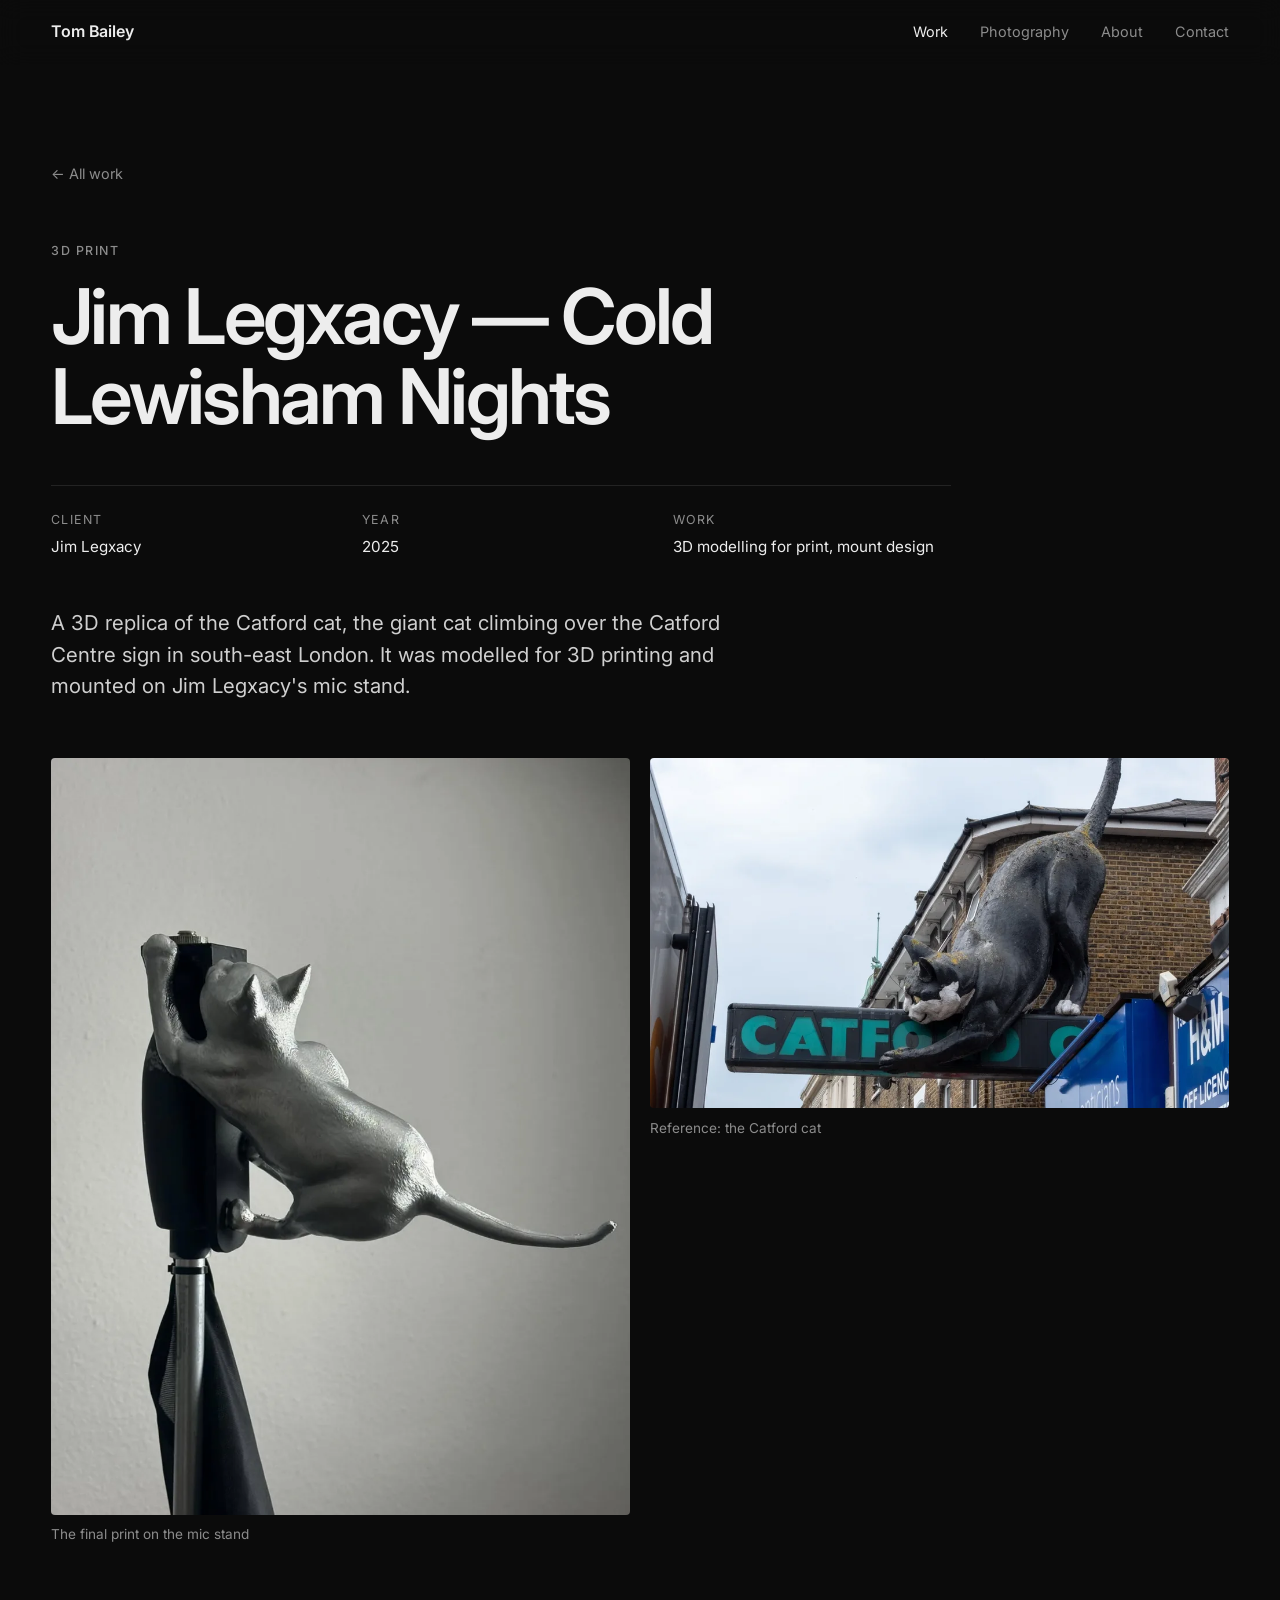
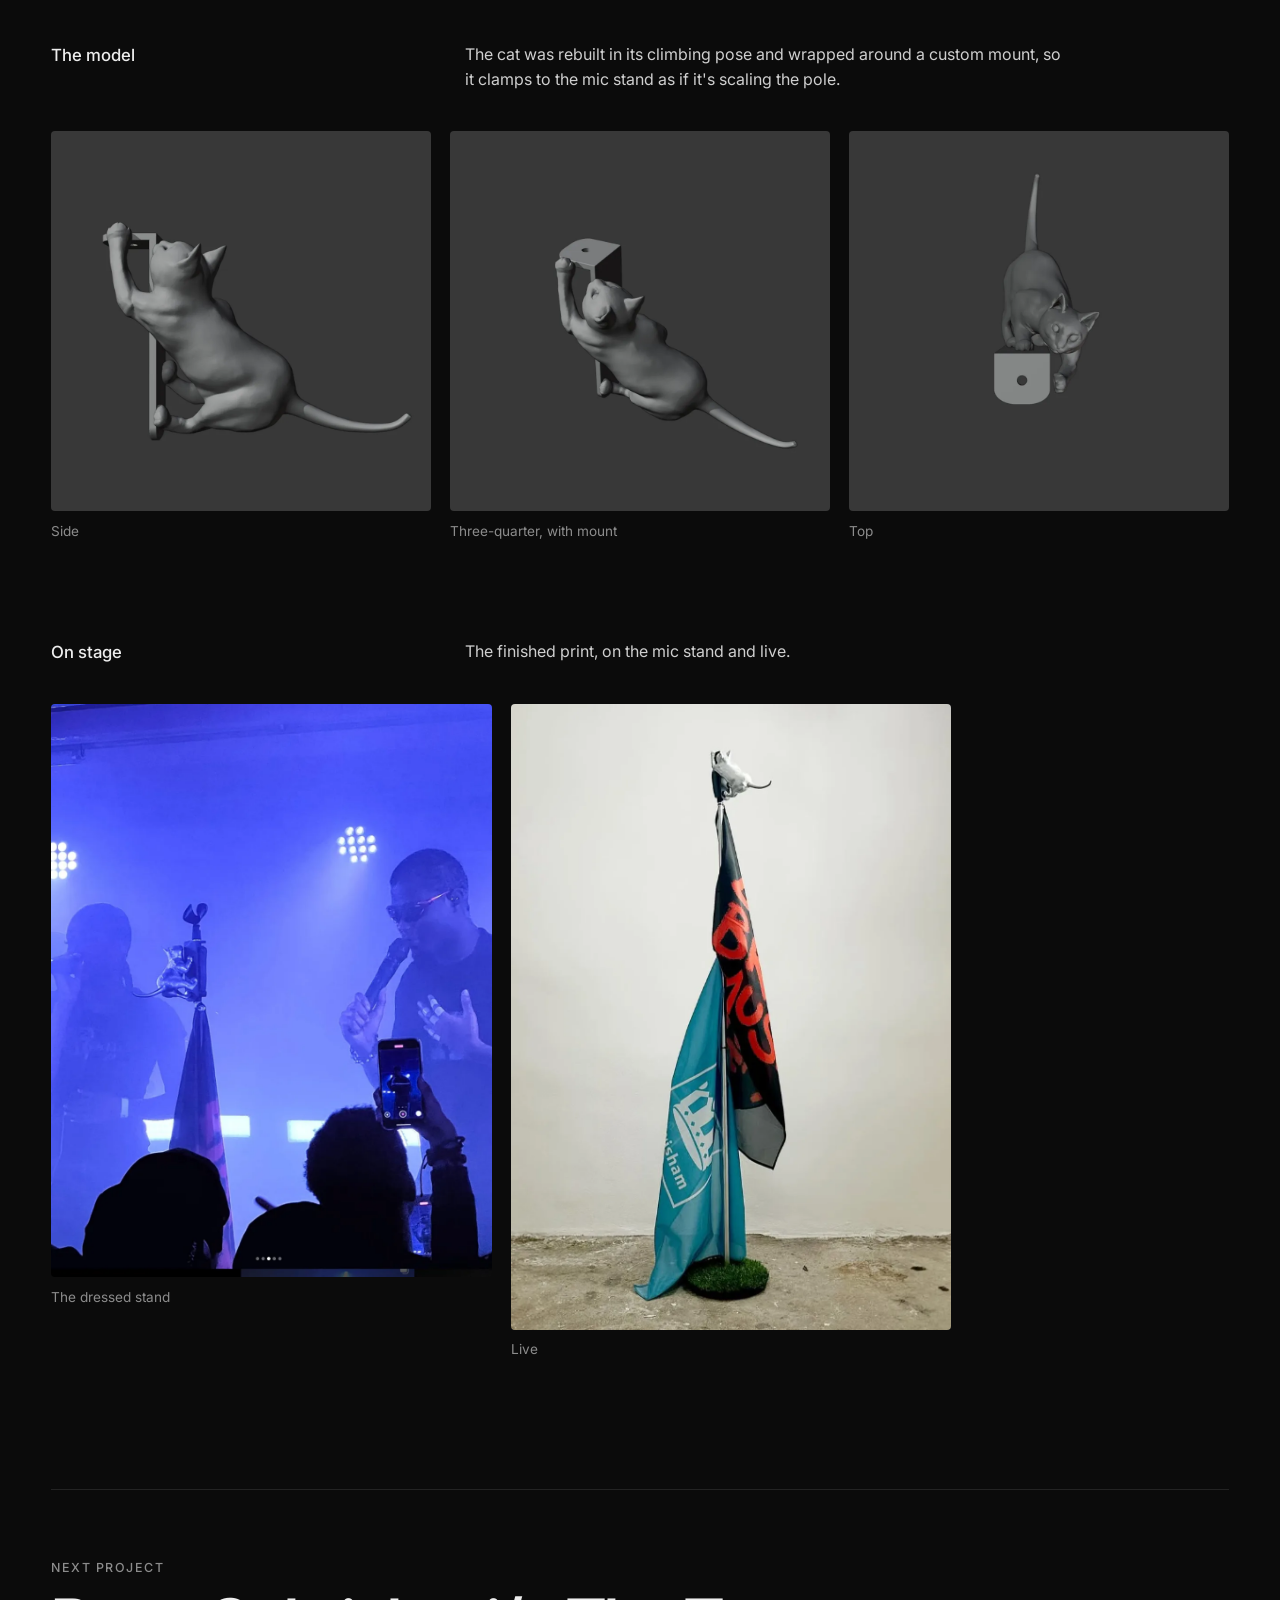
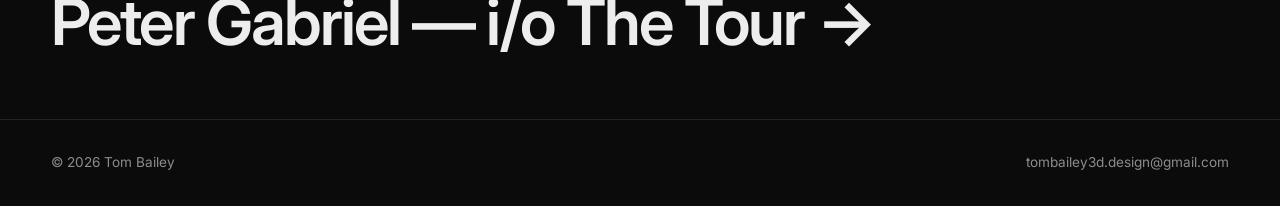
==== jim-legxacy.html @ 8ac7c103 "Redesign portfolio: minimal layout, project pages, optimised media - New home page with client list," ====
<!DOCTYPE html>
<html lang="en-GB">
<head>
    <meta charset="UTF-8">
    <meta name="viewport" content="width=device-width, initial-scale=1">
    <title>Jim Legxacy — Cold Lewisham Nights · Tom Bailey</title>
    <meta name="description" content="A 3D replica of the Catford cat, modelled for 3D printing and mounted on Jim Legxacy's mic stand.">
    <meta property="og:title" content="Jim Legxacy — Cold Lewisham Nights · Tom Bailey">
    <meta property="og:image" content="assets/img/jl-print-1000.webp">
    <meta name="theme-color" content="#0b0b0b">
    <link rel="icon" href="assets/favicon.svg" type="image/svg+xml">
    <link rel="preconnect" href="https://fonts.googleapis.com">
    <link rel="preconnect" href="https://fonts.gstatic.com" crossorigin>
    <link href="https://fonts.googleapis.com/css2?family=Inter:wght@400;500;600&display=swap" rel="stylesheet">
    <link rel="stylesheet" href="css/style.css">
    <script>document.documentElement.classList.add('js');</script>
</head>
<body>
    <header class="site-header">
        <div class="wrap">
            <a class="logo" href="index.html">Tom Bailey</a>
            <nav aria-label="Main">
                <ul class="nav">
                    <li><a href="index.html#work" aria-current="page">Work</a></li>
                    <li class="nav-hide-sm"><a href="photography.html">Photography</a></li>
                    <li><a href="index.html#about">About</a></li>
                    <li><a href="index.html#contact">Contact</a></li>
                </ul>
            </nav>
        </div>
    </header>

    <main class="wrap">
        <section class="project-hero">
            <a class="back" href="index.html#work">← All work</a>
            <p class="eyebrow">3D print</p>
            <h1 style="margin-top:1rem">Jim Legxacy — Cold Lewisham Nights</h1>
            <dl class="meta">
                <div><dt>Client</dt><dd>Jim Legxacy</dd></div>
                <div><dt>Year</dt><dd>2025</dd></div>
                <div><dt>Work</dt><dd>3D modelling for print, mount design</dd></div>
            </dl>
            <p class="lead">A 3D replica of the Catford cat, the giant cat climbing over the Catford Centre sign in south-east London. It was modelled for 3D printing and mounted on Jim Legxacy's mic stand.</p>
        </section>

        <div class="media-grid media-grid--2 reveal">
            <figure>
                <img src="assets/img/jl-print-1000.webp"
                     srcset="assets/img/jl-print-1000.webp 1000w, assets/img/jl-print-2200.webp 1262w"
                     sizes="(min-width: 768px) 50vw, 100vw"
                     width="1262" height="1650" fetchpriority="high"
                     alt="The printed cat climbing the mount on a microphone stand"
                     data-lightbox data-full="assets/img/jl-print-2200.webp">
                <figcaption>The final print on the mic stand</figcaption>
            </figure>
            <figure>
                <img src="assets/img/jl-ref-1000.webp"
                     srcset="assets/img/jl-ref-1000.webp 1000w, assets/img/jl-ref-2200.webp 1162w"
                     sizes="(min-width: 768px) 50vw, 100vw"
                     width="1162" height="702" loading="lazy" decoding="async"
                     alt="The original Catford cat sculpture climbing over the Catford Centre sign"
                     data-lightbox data-full="assets/img/jl-ref-2200.webp">
                <figcaption>Reference: the Catford cat</figcaption>
            </figure>
        </div>

        <section class="block reveal">
            <div class="block-text">
                <h2>The model</h2>
                <p>The cat was rebuilt in its climbing pose and wrapped around a custom mount, so it clamps to the mic stand as if it's scaling the pole.</p>
            </div>
            <div class="media-grid media-grid--3">
                <figure>
                    <img src="assets/img/jl-model-1-1000.webp" width="1080" height="1080" loading="lazy" decoding="async"
                         alt="Clay render of the cat model from the side"
                         data-lightbox data-full="assets/img/jl-model-1-2200.webp">
                    <figcaption>Side</figcaption>
                </figure>
                <figure>
                    <img src="assets/img/jl-model-2-1000.webp" width="1080" height="1080" loading="lazy" decoding="async"
                         alt="Clay render of the cat model from a high angle, showing the mount"
                         data-lightbox data-full="assets/img/jl-model-2-2200.webp">
                    <figcaption>Three-quarter, with mount</figcaption>
                </figure>
                <figure>
                    <img src="assets/img/jl-model-3-1000.webp" width="1080" height="1080" loading="lazy" decoding="async"
                         alt="Clay render of the cat model from above"
                         data-lightbox data-full="assets/img/jl-model-3-2200.webp">
                    <figcaption>Top</figcaption>
                </figure>
            </div>
        </section>

        <section class="block reveal">
            <div class="block-text">
                <h2>On stage</h2>
                <p>The finished print, on the mic stand and live.</p>
            </div>
            <div class="media-grid media-grid--2 media-grid--narrow">
                <figure>
                    <img src="assets/img/jl-stand-1000.webp"
                         srcset="assets/img/jl-stand-1000.webp 1000w, assets/img/jl-stand-2200.webp 1184w"
                         sizes="(min-width: 768px) 450px, 100vw"
                         width="1184" height="1542" loading="lazy" decoding="async"
                         alt="Mic stand dressed with flags, the cat at the top"
                         data-lightbox data-full="assets/img/jl-stand-2200.webp">
                    <figcaption>The dressed stand</figcaption>
                </figure>
                <figure>
                    <img src="assets/img/jl-live-1000.webp" width="933" height="1326" loading="lazy" decoding="async"
                         alt="Jim Legxacy performing under blue light with the cat on the mic stand"
                         data-lightbox data-full="assets/img/jl-live-2200.webp">
                    <figcaption>Live</figcaption>
                </figure>
            </div>
        </section>

        <a class="next-project" href="peter-gabriel.html">
            <span class="eyebrow">Next project</span>
            <strong>Peter Gabriel — i/o The Tour <span class="card-arrow">→</span></strong>
        </a>
    </main>

    <footer class="site-footer">
        <div class="wrap">
            <span>© <span data-year>2026</span> Tom Bailey</span>
            <a href="mailto:tombailey3d.design@gmail.com">tombailey3d.design@gmail.com</a>
        </div>
    </footer>

    <script src="js/main.js"></script>
</body>
</html>
---- css/style.css ----
/* ==========================================================================
   Tom Bailey — portfolio
   ========================================================================== */

:root {
    --bg: #0b0b0b;
    --surface: #141414;
    --fg: #ededed;
    --muted: #8c8c8c;
    --line: #232323;
    --max: 1440px;
    --gutter: clamp(16px, 4vw, 56px);
    --radius: 4px;
    --ease: cubic-bezier(.2, .7, .2, 1);
    --font: "Inter", -apple-system, BlinkMacSystemFont, "Segoe UI", Helvetica, Arial, sans-serif;
}

*,
*::before,
*::after { box-sizing: border-box; }

* { margin: 0; }

html {
    -webkit-text-size-adjust: 100%;
    scroll-behavior: smooth;
}

body {
    background: var(--bg);
    color: var(--fg);
    font-family: var(--font);
    font-size: 1rem;
    line-height: 1.6;
    -webkit-font-smoothing: antialiased;
    text-rendering: optimizeLegibility;
}

img,
video {
    display: block;
    max-width: 100%;
    height: auto;
}

a { color: inherit; }

::selection { background: var(--fg); color: var(--bg); }

:focus-visible {
    outline: 2px solid var(--fg);
    outline-offset: 3px;
}

.skip-link {
    position: absolute;
    left: var(--gutter);
    top: -100px;
    padding: .5rem 1rem;
    background: var(--fg);
    color: var(--bg);
    z-index: 100;
}
.skip-link:focus { top: 1rem; }

.wrap {
    width: 100%;
    max-width: var(--max);
    margin-inline: auto;
    padding-inline: var(--gutter);
}

/* ===== Header ===== */
.site-header {
    position: sticky;
    top: 0;
    z-index: 50;
    background: rgba(11, 11, 11, .82);
    backdrop-filter: blur(12px);
    -webkit-backdrop-filter: blur(12px);
    border-bottom: 1px solid transparent;
    transition: border-color .3s;
}
.site-header.is-scrolled { border-bottom-color: var(--line); }

.site-header .wrap {
    display: flex;
    align-items: center;
    justify-content: space-between;
    height: 64px;
    gap: 1rem;
}

.logo {
    font-weight: 600;
    letter-spacing: -.01em;
    text-decoration: none;
    white-space: nowrap;
}

.nav {
    display: flex;
    gap: clamp(1rem, 3vw, 2rem);
    list-style: none;
    padding: 0;
    font-size: .9rem;
}
.nav a {
    color: var(--muted);
    text-decoration: none;
    transition: color .2s;
}
.nav a:hover,
.nav a[aria-current="page"] { color: var(--fg); }

@media (max-width: 480px) {
    .nav .nav-hide-sm { display: none; }
}

/* ===== Type ===== */
.eyebrow {
    font-size: .78rem;
    font-weight: 500;
    letter-spacing: .12em;
    text-transform: uppercase;
    color: var(--muted);
}

.lead {
    font-size: clamp(1.1rem, 1.6vw, 1.35rem);
    line-height: 1.55;
    max-width: 52ch;
    color: #cfcfcf;
}

/* ===== Hero ===== */
.hero {
    padding-block: clamp(4rem, 12vw, 9rem) clamp(3rem, 7vw, 5rem);
}

.hero h1 {
    font-size: clamp(2.4rem, 6.4vw, 5.6rem);
    font-weight: 600;
    line-height: 1.02;
    letter-spacing: -.035em;
    max-width: 15ch;
}

.hero .lead { margin-top: clamp(1.25rem, 2.5vw, 2rem); }

.hero-actions {
    display: flex;
    flex-wrap: wrap;
    gap: .75rem;
    margin-top: 2rem;
}

.btn {
    display: inline-flex;
    align-items: center;
    gap: .5rem;
    padding: .8rem 1.4rem;
    border: 1px solid var(--fg);
    border-radius: 999px;
    font-size: .92rem;
    font-weight: 500;
    text-decoration: none;
    transition: background .25s, color .25s;
}
.btn--solid { background: var(--fg); color: var(--bg); }
.btn--solid:hover { background: transparent; color: var(--fg); }
.btn--ghost { border-color: var(--line); }
.btn--ghost:hover { border-color: var(--fg); }

.clients {
    display: flex;
    flex-wrap: wrap;
    align-items: baseline;
    gap: .5rem 2rem;
    margin-top: clamp(3rem, 7vw, 5rem);
    padding-top: 1.5rem;
    border-top: 1px solid var(--line);
}
.clients ul {
    display: flex;
    flex-wrap: wrap;
    gap: .4rem 1.75rem;
    list-style: none;
    padding: 0;
    font-size: .98rem;
    color: #cfcfcf;
}

/* ===== Section heading ===== */
.section { padding-block: clamp(3rem, 8vw, 6rem); }

.section-head {
    display: flex;
    justify-content: space-between;
    align-items: baseline;
    gap: 1rem;
    margin-bottom: clamp(1.5rem, 3vw, 2.5rem);
}

/* ===== Work grid ===== */
.work-grid {
    display: grid;
    grid-template-columns: 1fr;
    gap: clamp(2.5rem, 5vw, 4rem) clamp(16px, 2vw, 28px);
}

@media (min-width: 768px) {
    .work-grid { grid-template-columns: 1fr 1fr; }
    .card--wide { grid-column: 1 / -1; }
}

.card {
    display: block;
    text-decoration: none;
}

.card-media {
    position: relative;
    overflow: hidden;
    border-radius: var(--radius);
    background: var(--surface);
    aspect-ratio: 4 / 3;
}
.card--wide .card-media { aspect-ratio: 16 / 9; }
@media (min-width: 1100px) {
    .card--wide .card-media { aspect-ratio: 21 / 9; }
}

.card-media img,
.card-media video {
    width: 100%;
    height: 100%;
    object-fit: cover;
    transition: transform .9s var(--ease), opacity .4s;
}
.card:hover .card-media img,
.card:hover .card-media video { transform: scale(1.03); }

.card-body {
    display: flex;
    justify-content: space-between;
    align-items: baseline;
    gap: 1rem;
    margin-top: 1rem;
}
.card-title {
    font-size: clamp(1.1rem, 1.6vw, 1.35rem);
    font-weight: 500;
    letter-spacing: -.01em;
}
.card-meta {
    font-size: .9rem;
    color: var(--muted);
    margin-top: .15rem;
}
.card-tag {
    flex-shrink: 0;
    font-size: .8rem;
    color: var(--muted);
}
.card-arrow {
    display: inline-block;
    transition: transform .3s var(--ease);
}
.card:hover .card-arrow { transform: translateX(4px); }

/* ===== About ===== */
.about {
    display: grid;
    gap: clamp(2rem, 5vw, 4rem);
    border-top: 1px solid var(--line);
}
@media (min-width: 900px) {
    .about { grid-template-columns: 1fr 2fr; }
}
.about p + p { margin-top: 1rem; }
.about-text p { color: #cfcfcf; max-width: 60ch; }
.about-text .lead { color: var(--fg); margin-bottom: 1.25rem; }

.services {
    list-style: none;
    padding: 0;
    margin-top: 2rem;
    display: grid;
    gap: 0;
    max-width: 60ch;
}
@media (min-width: 600px) {
    .services { grid-template-columns: 1fr 1fr; column-gap: 2rem; }
}
.services li {
    padding: .8rem 0;
    border-bottom: 1px solid var(--line);
    font-size: .95rem;
}

/* ===== Contact ===== */
.contact {
    border-top: 1px solid var(--line);
    padding-block: clamp(4rem, 12vw, 9rem);
}
.contact-email {
    display: inline-block;
    margin-top: 1rem;
    font-size: clamp(1.5rem, 5vw, 4.2rem);
    font-weight: 600;
    letter-spacing: -.03em;
    line-height: 1.1;
    text-decoration: none;
    word-break: break-word;
    background-image: linear-gradient(currentColor, currentColor);
    background-size: 0 1px;
    background-position: 0 100%;
    background-repeat: no-repeat;
    transition: background-size .5s var(--ease);
}
.contact-email:hover { background-size: 100% 1px; }
.contact p.lead { margin-top: 1rem; }

/* ===== Footer ===== */
.site-footer {
    border-top: 1px solid var(--line);
    padding-block: 2rem;
    font-size: .85rem;
    color: var(--muted);
}
.site-footer .wrap {
    display: flex;
    flex-wrap: wrap;
    justify-content: space-between;
    gap: 1rem;
}
.site-footer a { text-decoration: none; }
.site-footer a:hover { color: var(--fg); }

/* ===== Project page ===== */
.project-hero { padding-block: clamp(2.5rem, 8vw, 6rem) clamp(2rem, 5vw, 3.5rem); }

.back {
    display: inline-block;
    margin-bottom: clamp(2rem, 5vw, 3.5rem);
    font-size: .9rem;
    color: var(--muted);
    text-decoration: none;
}
.back:hover { color: var(--fg); }

.project-hero h1 {
    font-size: clamp(2.2rem, 6vw, 5rem);
    font-weight: 600;
    line-height: 1.04;
    letter-spacing: -.035em;
    max-width: 18ch;
}

.meta {
    display: grid;
    grid-template-columns: repeat(auto-fit, minmax(160px, 1fr));
    gap: 1.25rem 2rem;
    margin-top: clamp(2rem, 4vw, 3rem);
    padding-top: 1.5rem;
    border-top: 1px solid var(--line);
    max-width: 900px;
}
.meta dt { font-size: .78rem; letter-spacing: .1em; text-transform: uppercase; color: var(--muted); }
.meta dd { margin-top: .3rem; font-size: .95rem; }

.project-hero .lead { margin-top: clamp(2rem, 4vw, 3rem); }

.block { margin-top: clamp(3rem, 8vw, 6rem); }

.block-text {
    display: grid;
    gap: .75rem 2rem;
    margin-bottom: clamp(1.5rem, 3vw, 2.5rem);
}
@media (min-width: 900px) {
    .block-text { grid-template-columns: 1fr 2fr; }
}
.block-text h2 {
    font-size: 1.05rem;
    font-weight: 500;
}
.block-text p { color: #cfcfcf; max-width: 60ch; }

.media-grid {
    display: grid;
    gap: clamp(12px, 1.5vw, 20px);
    align-items: start;
}
@media (min-width: 768px) {
    .media-grid--2 { grid-template-columns: 1fr 1fr; }
    .media-grid--3 { grid-template-columns: repeat(3, 1fr); }
    .media-grid--narrow { max-width: 900px; }
}
.media-grid + .media-grid { margin-top: clamp(12px, 1.5vw, 20px); }

figure { margin: 0; }
figure img,
figure video {
    width: 100%;
    border-radius: var(--radius);
    background: var(--surface);
}
figcaption {
    margin-top: .6rem;
    font-size: .85rem;
    color: var(--muted);
}

[data-lightbox] { cursor: zoom-in; }

.credit {
    margin-top: 1rem;
    font-size: .85rem;
    color: var(--muted);
}

.next-project {
    display: block;
    margin-top: clamp(4rem, 10vw, 8rem);
    padding-block: clamp(2.5rem, 6vw, 4rem);
    border-top: 1px solid var(--line);
    text-decoration: none;
}
.next-project strong {
    display: block;
    margin-top: .5rem;
    font-size: clamp(1.8rem, 5vw, 4rem);
    font-weight: 600;
    letter-spacing: -.03em;
    line-height: 1.05;
}
.next-project:hover .card-arrow { transform: translateX(8px); }

/* ===== Photography ===== */
.photo-grid {
    columns: 1;
    column-gap: clamp(12px, 1.5vw, 20px);
}
@media (min-width: 640px) { .photo-grid { columns: 2; } }
@media (min-width: 1100px) { .photo-grid { columns: 3; } }
.photo-grid figure {
    break-inside: avoid;
    margin-bottom: clamp(12px, 1.5vw, 20px);
}

/* ===== Lightbox ===== */
.lightbox {
    width: 100vw;
    height: 100vh;
    height: 100dvh;
    max-width: none;
    max-height: none;
    padding: 0;
    border: 0;
    background: rgba(5, 5, 5, .97);
    color: var(--fg);
}
.lightbox::backdrop { background: rgba(5, 5, 5, .97); }
.lightbox[open] {
    display: grid;
    place-items: center;
    animation: fade .25s ease-out;
}
.lightbox img {
    max-width: calc(100vw - 2 * var(--gutter));
    max-height: calc(100dvh - 140px);
    width: auto;
    height: auto;
    object-fit: contain;
    border-radius: 2px;
}
.lightbox-caption {
    position: absolute;
    left: var(--gutter);
    bottom: 1.5rem;
    right: 140px;
    font-size: .85rem;
    color: var(--muted);
}
.lightbox-count {
    position: absolute;
    right: var(--gutter);
    bottom: 1.5rem;
    font-size: .85rem;
    color: var(--muted);
    font-variant-numeric: tabular-nums;
}
.lightbox button {
    position: absolute;
    display: grid;
    place-items: center;
    width: 48px;
    height: 48px;
    border: 0;
    border-radius: 50%;
    background: transparent;
    color: var(--fg);
    font: inherit;
    font-size: 1.4rem;
    cursor: pointer;
    transition: background .2s;
}
.lightbox button:hover { background: rgba(255, 255, 255, .08); }
.lightbox .lb-close { top: 12px; right: 12px; }
.lightbox .lb-prev { left: 8px; top: 50%; transform: translateY(-50%); }
.lightbox .lb-next { right: 8px; top: 50%; transform: translateY(-50%); }
@media (max-width: 640px) {
    .lightbox .lb-prev,
    .lightbox .lb-next { display: none; }
}

@keyframes fade { from { opacity: 0; } to { opacity: 1; } }

/* ===== Reveal ===== */
.js .reveal {
    opacity: 0;
    transform: translateY(16px);
    transition: opacity .8s var(--ease), transform .8s var(--ease);
}
.js .reveal.is-visible {
    opacity: 1;
    transform: none;
}

@media (prefers-reduced-motion: reduce) {
    html { scroll-behavior: auto; }
    *, *::before, *::after {
        animation-duration: .01ms !important;
        transition-duration: .01ms !important;
    }
    .js .reveal { opacity: 1; transform: none; }
}
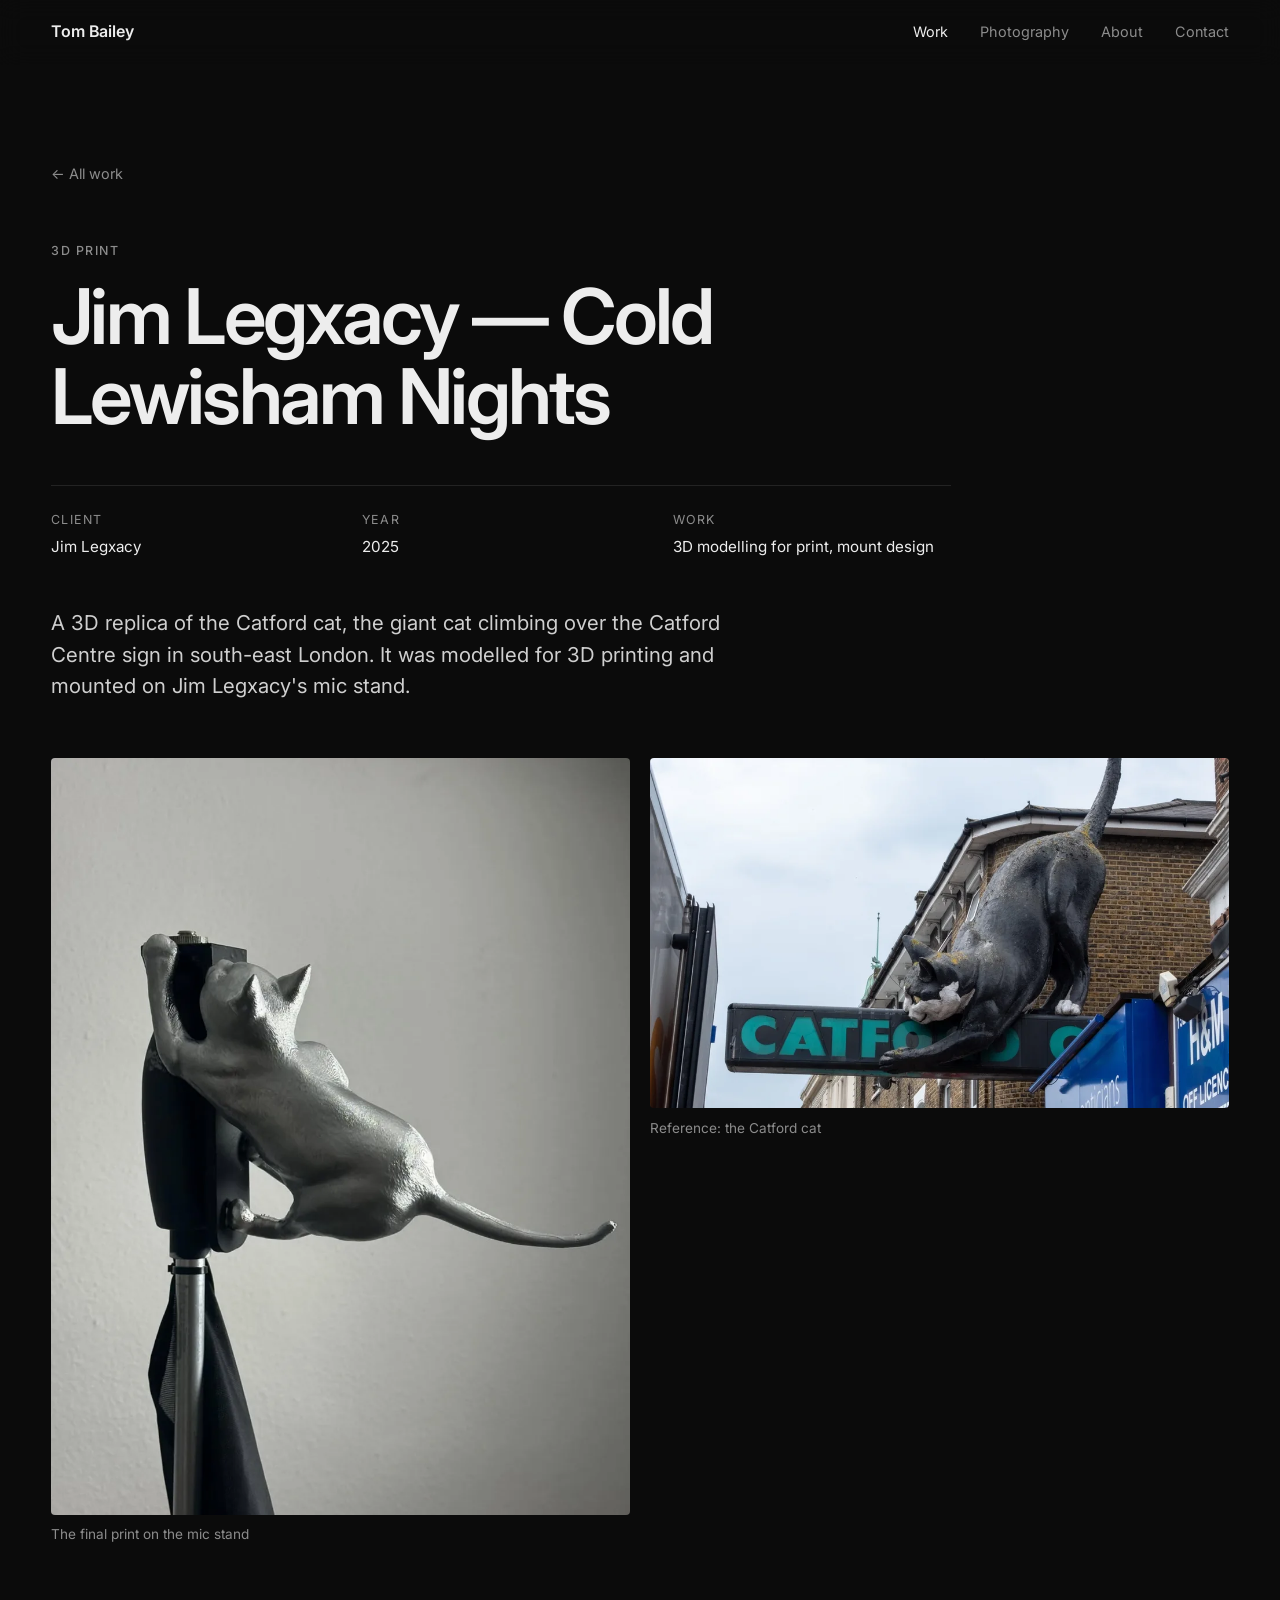
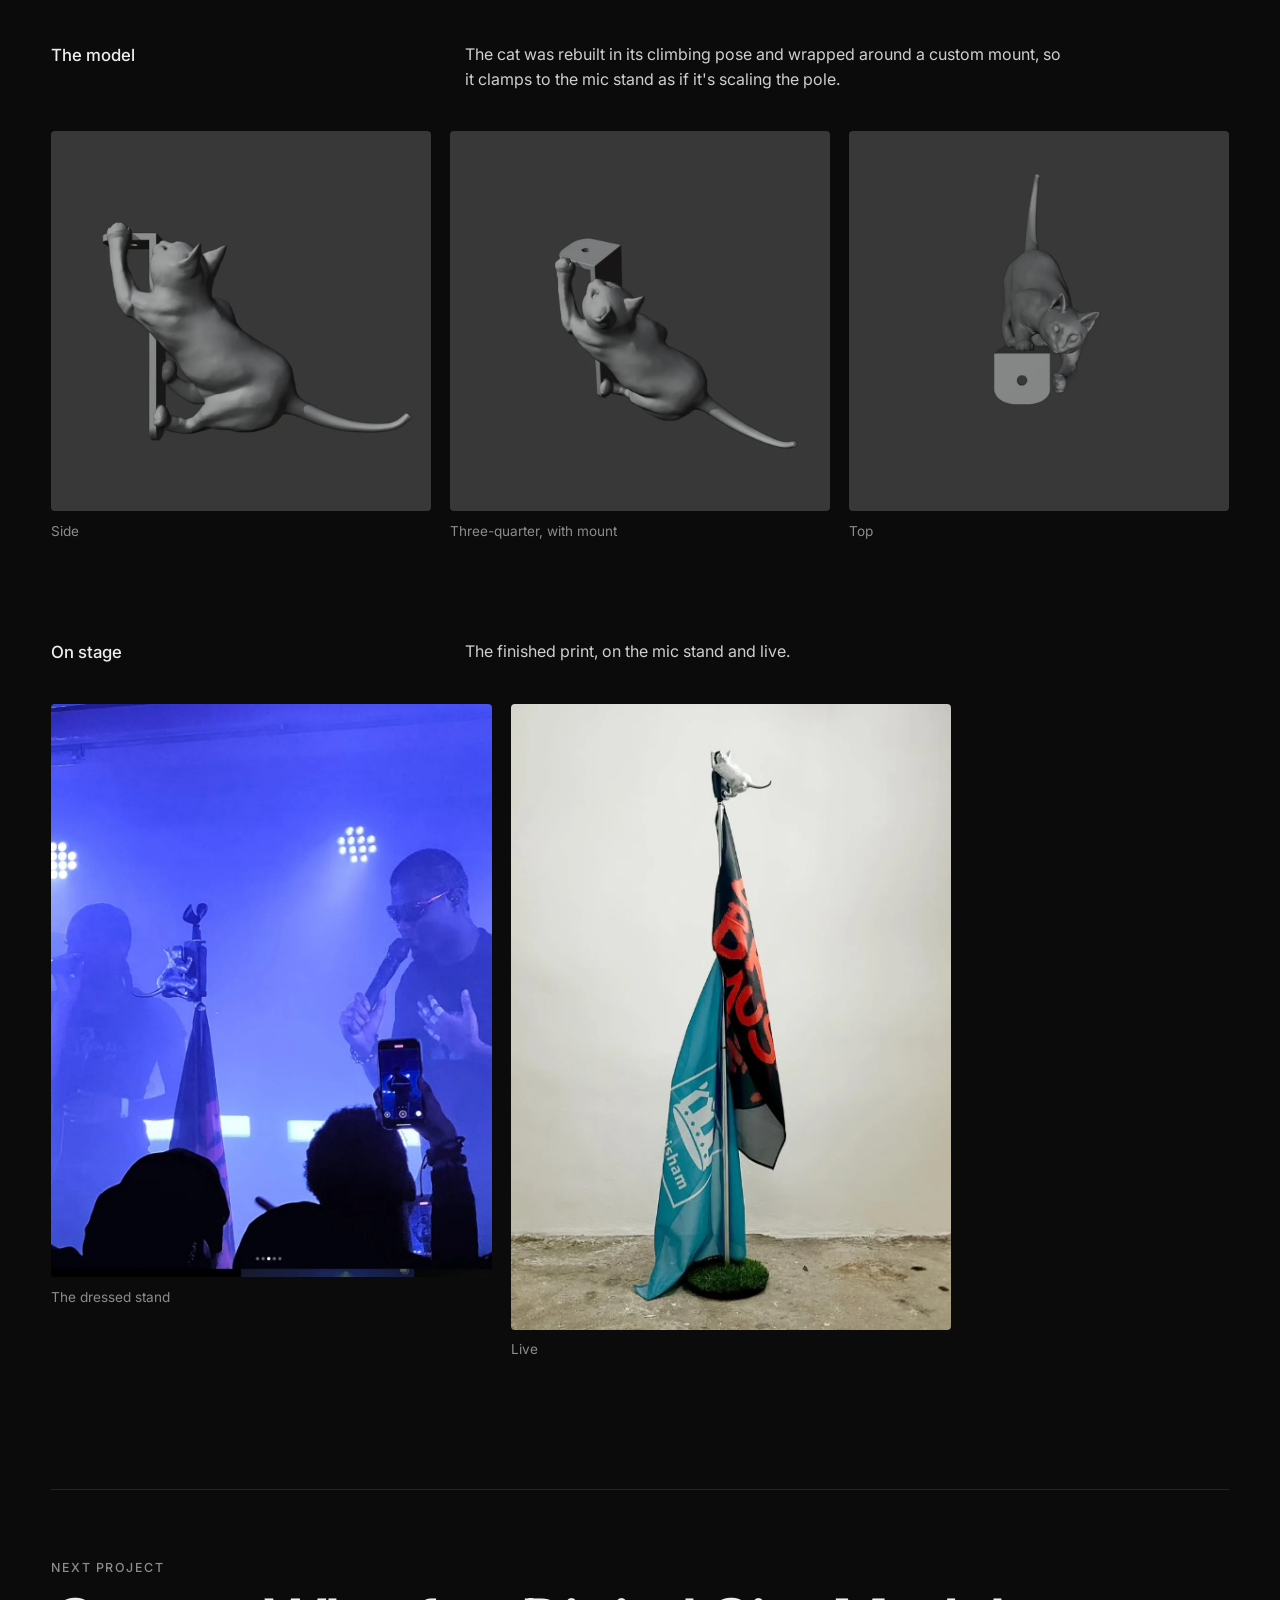
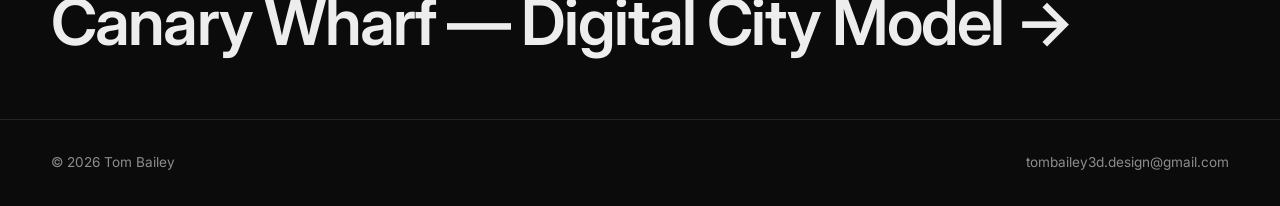
==== commit 80a201b7: "Add Canary Wharf digital city model project New project page with skyline, night, model and holograp" ====
--- a/jim-legxacy.html
+++ b/jim-legxacy.html
@@ -6,7 +6,10 @@
     <title>Jim Legxacy — Cold Lewisham Nights · Tom Bailey</title>
     <meta name="description" content="A 3D replica of the Catford cat, modelled for 3D printing and mounted on Jim Legxacy's mic stand.">
     <meta property="og:title" content="Jim Legxacy — Cold Lewisham Nights · Tom Bailey">
-    <meta property="og:image" content="assets/img/jl-print-1000.webp">
+    <meta property="og:image" content="https://tombailey3ddesign.github.io/Portfolio/assets/og-jim-legxacy.jpg">
+    <meta property="og:image:width" content="1200">
+    <meta property="og:image:height" content="630">
+    <meta name="twitter:card" content="summary_large_image">
     <meta name="theme-color" content="#0b0b0b">
     <link rel="icon" href="assets/favicon.svg" type="image/svg+xml">
     <link rel="preconnect" href="https://fonts.googleapis.com">
@@ -115,9 +118,9 @@
             </div>
         </section>
 
-        <a class="next-project" href="peter-gabriel.html">
+        <a class="next-project" href="canary-wharf.html">
             <span class="eyebrow">Next project</span>
-            <strong>Peter Gabriel — i/o The Tour <span class="card-arrow">→</span></strong>
+            <strong>Canary Wharf — Digital City Model <span class="card-arrow">→</span></strong>
         </a>
     </main>
 
